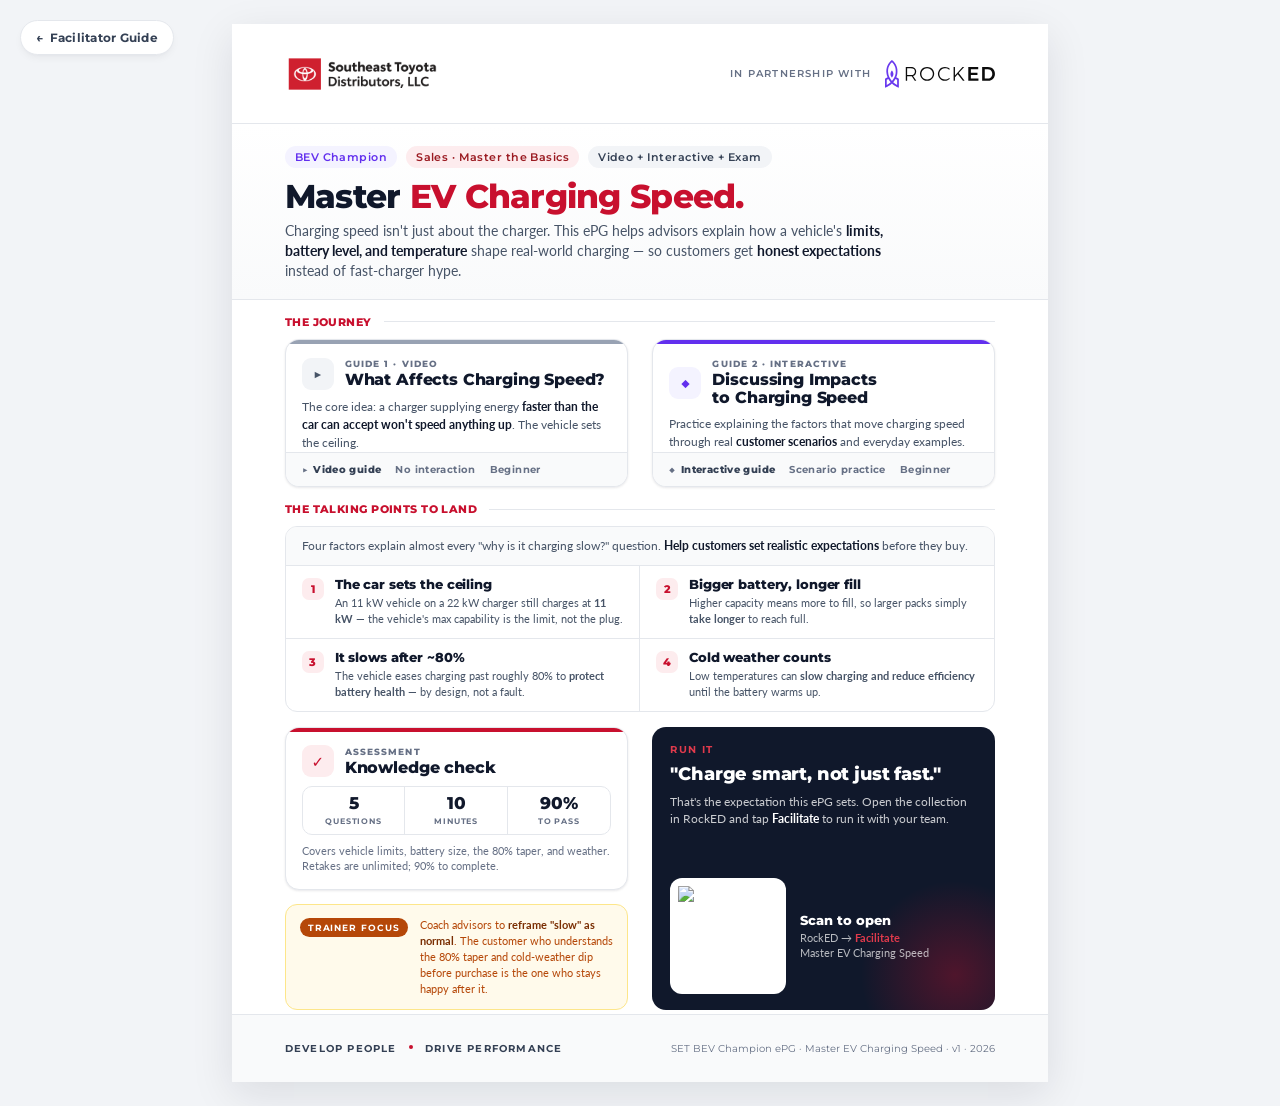
==== ev-charging-speed.html @ e3e24a0c "Add files via upload" ====
<!doctype html>
<html lang="en">
<head>
<meta charset="utf-8">
<title>SET ePG — Master EV Charging Speed</title>
<link rel="stylesheet" href="shared.css">
<link rel="stylesheet" href="onepager-single.css">
</head>
<body>

<template id="__bundler_thumbnail" data-bg-color="#C8102E">
  <svg viewBox="0 0 1200 800" xmlns="http://www.w3.org/2000/svg">
    <rect width="1200" height="800" fill="#C8102E"/>
    <rect x="430" y="300" width="340" height="200" rx="26" fill="#ffffff"/>
    <path d="M620 340 l-55 80 h45 l-15 60 l70 -90 h-45 z" fill="#C8102E"/>
    <text x="600" y="640" font-family="Montserrat, sans-serif" font-size="42" font-weight="800" fill="#ffffff" text-anchor="middle">EV Charging Speed</text>
  </svg>
</template>

<a class="home-link no-print" href="index.html">&#8592;&nbsp; Facilitator Guide</a>

<main class="page" data-screen-label="Master EV Charging Speed">

  <!-- Co-brand bar -->
  <header class="brandbar">
    <img class="set-logo" src="assets/set-horiz-color.png" alt="Southeast Toyota Distributors">
    <div class="right">
      <span class="partnership-tag">In partnership with</span>
      <img class="rk-logo" src="assets/rocked-horiz-dark.svg" alt="RockED">
    </div>
  </header>

  <!-- Hero -->
  <section class="topic-hero">
    <div class="label-row">
      <span class="chip purple">BEV Champion</span>
      <span class="chip red">Sales · Master the Basics</span>
      <span class="chip">Video + Interactive + Exam</span>
    </div>
    <h1>Master <span class="accent">EV Charging Speed.</span></h1>
    <p class="sub">
      Charging speed isn't just about the charger. This ePG helps advisors explain how a vehicle's <strong>limits, battery level, and temperature</strong>
      shape real-world charging — so customers get <strong>honest expectations</strong> instead of fast-charger hype.
    </p>
  </section>

  <!-- Journey -->
  <section class="sec">
    <div class="sec-label"><span class="step">The journey</span></div>
    <div class="journey-grid">

      <article class="asset-card video">
        <div class="bar"></div>
        <div class="asset-inner">
          <div class="asset-top">
            <div class="asset-ico">&#9654;</div>
            <div>
              <div class="asset-kind">Guide 1 · Video</div>
              <h3>What Affects Charging Speed?</h3>
            </div>
          </div>
          <p class="asset-desc">The core idea: a charger supplying energy <strong>faster than the car can accept won't speed anything up</strong>. The vehicle sets the ceiling.</p>
        </div>
        <div class="asset-meta">
          <span class="mtag">&#9654; <b>Video guide</b></span>
          <span class="mtag">No interaction</span>
          <span class="mtag">Beginner</span>
        </div>
      </article>

      <article class="asset-card guide">
        <div class="bar"></div>
        <div class="asset-inner">
          <div class="asset-top">
            <div class="asset-ico">&#9670;</div>
            <div>
              <div class="asset-kind">Guide 2 · Interactive</div>
              <h3>Discussing Impacts to Charging Speed</h3>
            </div>
          </div>
          <p class="asset-desc">Practice explaining the factors that move charging speed through real <strong>customer scenarios</strong> and everyday examples.</p>
        </div>
        <div class="asset-meta">
          <span class="mtag">&#9670; <b>Interactive guide</b></span>
          <span class="mtag">Scenario practice</span>
          <span class="mtag">Beginner</span>
        </div>
      </article>
    </div>
  </section>

  <!-- Key talking points -->
  <section class="sec">
    <div class="sec-label"><span class="step">The talking points to land</span></div>
    <div class="points">
      <div class="points-lede">Four factors explain almost every "why is it charging slow?" question. <strong>Help customers set realistic expectations</strong> before they buy.</div>
      <div class="points-grid">
        <div class="point">
          <div class="pdot">1</div>
          <div>
            <h4>The car sets the ceiling</h4>
            <p>An 11 kW vehicle on a 22 kW charger still charges at <strong>11 kW</strong> — the vehicle's max capability is the limit, not the plug.</p>
          </div>
        </div>
        <div class="point">
          <div class="pdot">2</div>
          <div>
            <h4>Bigger battery, longer fill</h4>
            <p>Higher capacity means more to fill, so larger packs simply <strong>take longer</strong> to reach full.</p>
          </div>
        </div>
        <div class="point">
          <div class="pdot">3</div>
          <div>
            <h4>It slows after ~80%</h4>
            <p>The vehicle eases charging past roughly 80% to <strong>protect battery health</strong> — by design, not a fault.</p>
          </div>
        </div>
        <div class="point">
          <div class="pdot">4</div>
          <div>
            <h4>Cold weather counts</h4>
            <p>Low temperatures can <strong>slow charging and reduce efficiency</strong> until the battery warms up.</p>
          </div>
        </div>
      </div>
    </div>
  </section>

  <!-- Closer -->
  <section class="closer-grid">
    <div class="closer-col">
      <div class="exam-card">
        <div class="bar"></div>
        <div class="exam-inner">
          <div class="exam-top">
            <div class="asset-ico">&#10003;</div>
            <div>
              <div class="asset-kind">Assessment</div>
              <h3>Knowledge check</h3>
            </div>
          </div>
          <div class="exam-stats">
            <div class="stat"><div class="num">5</div><div class="lbl">Questions</div></div>
            <div class="stat"><div class="num">10</div><div class="lbl">Minutes</div></div>
            <div class="stat"><div class="num">90%</div><div class="lbl">To pass</div></div>
          </div>
          <p class="exam-note">Covers vehicle limits, battery size, the 80% taper, and weather. Retakes are unlimited; 90% to complete.</p>
        </div>
      </div>

      <div class="trainer-note">
        <span class="badge">Trainer focus</span>
        <p>Coach advisors to <strong>reframe "slow" as normal</strong>. The customer who understands the 80% taper and cold-weather dip before purchase is the one who stays happy after it.</p>
      </div>
    </div>

    <div class="closer-col">
      <div class="launch">
        <div class="eyebrow">Run it</div>
        <h3>"Charge smart, not just fast."</h3>
        <p>That's the expectation this ePG sets. Open the collection in RockED and tap <strong>Facilitate</strong> to run it with your team.</p>
        <div class="qr-row">
          <div class="qr-box">
            <img src="https://api.qrserver.com/v1/create-qr-code/?size=240x240&margin=0&qzone=0&format=png&data=https%3A%2F%2Fm.rocked.us%2Fdeeplink%2Fredirect%3Fpath%3DcollectionDetails%26data%3DU2FsdGVkX18KvAHTVxsGIUU31xqYDrGQHZ09z6a%252F%252FBI%253D" alt="QR code to open Master EV Charging Speed in the RockED app">
          </div>
          <div class="qr-cap">
            <div class="scan">Scan to open</div>
            <div class="path">RockED &rarr; <b>Facilitate</b><br>Master EV Charging Speed</div>
          </div>
        </div>
      </div>
    </div>
  </section>

  <!-- Footer -->
  <footer class="footer">
    <div class="tagline">Develop People <span class="dot"></span> Drive Performance</div>
    <div>SET BEV Champion ePG · Master EV Charging Speed · v1 · 2026</div>
  </footer>
</main>

</body>
</html>
---- shared.css ----
/* ============================================================
   SET ePG one-pager — shared styles
   Built on RockED design tokens, with Southeast Toyota red as
   the lead brand color and RockED purple as a supporting accent.
   ============================================================ */

@import url('https://fonts.googleapis.com/css2?family=Montserrat:wght@300;400;500;600;700;800&family=Lato:wght@300;400;700;900&display=swap');

:root {
  /* RockED tokens (subset) */
  --rk-brand-50:  #F4F3FF;
  --rk-brand-100: #EBE9FE;
  --rk-brand-200: #D9D6FE;
  --rk-brand-600: #622FEE;
  --rk-brand-700: #5925DC;

  --rk-neutral-50:  #F9FAFB;
  --rk-neutral-100: #F2F4F7;
  --rk-neutral-200: #E4E7EC;
  --rk-neutral-300: #D0D5DD;
  --rk-neutral-400: #98A2B3;
  --rk-neutral-500: #667085;
  --rk-neutral-600: #475467;
  --rk-neutral-700: #344054;
  --rk-neutral-800: #1D2939;
  --rk-neutral-900: #10182B;

  --rk-success-50:  #ECFDF3;
  --rk-success-600: #039855;
  --rk-warn-50:     #FFFAEB;
  --rk-warn-300:    #FEC84B;
  --rk-warn-700:    #B54708;

  /* Southeast Toyota red — sampled from the SET logo */
  --set-red-700:  #9B1B22;
  --set-red-600:  #C8102E; /* primary */
  --set-red-500:  #E03A4C;
  --set-red-50:   #FDECEE;
  --set-black:    #0E0E0E;

  --rk-shadow-sm: 0 1px 3px rgba(16, 24, 40, 0.06), 0 1px 2px rgba(16, 24, 40, 0.04);
  --rk-shadow-md: 0 4px 8px -2px rgba(16, 24, 40, 0.06), 0 2px 4px -2px rgba(16, 24, 40, 0.04);
  --rk-shadow-lg: 0 12px 16px -4px rgba(16, 24, 40, 0.06), 0 4px 6px -2px rgba(16, 24, 40, 0.03);

  --font-display: 'Montserrat', system-ui, -apple-system, 'Segoe UI', sans-serif;
  --font-body:    'Lato', 'Montserrat', system-ui, -apple-system, sans-serif;
}

* { box-sizing: border-box; }

html, body {
  margin: 0;
  padding: 0;
  font-family: var(--font-body);
  color: var(--rk-neutral-700);
  background: var(--rk-neutral-100);
  -webkit-font-smoothing: antialiased;
}

/* ----- Page (US Letter portrait, 8.5 x 11 in) ----- */
.page {
  width: 8.5in;
  min-height: 11in;
  margin: 24px auto;
  background: #fff;
  position: relative;
  overflow: hidden;
  box-shadow: 0 12px 40px rgba(16, 24, 40, 0.10);
  display: flex;
  flex-direction: column;
}

@media print {
  @page { size: letter portrait; margin: 0; }
  html, body { background: #fff; }
  .page { margin: 0; box-shadow: none; page-break-after: always; }
  .page:last-child { page-break-after: auto; }
  .no-print { display: none !important; }
}

/* ----- Type helpers ----- */
.font-display { font-family: var(--font-display); }
.font-body    { font-family: var(--font-body); }

.eyebrow {
  font-family: var(--font-display);
  font-weight: 700;
  font-size: 10px;
  letter-spacing: 0.14em;
  text-transform: uppercase;
  color: var(--set-red-600);
}

.eyebrow.purple { color: var(--rk-brand-600); }
.eyebrow.white  { color: rgba(255,255,255,0.85); }

h1, h2, h3, h4 {
  font-family: var(--font-display);
  color: var(--rk-neutral-900);
  margin: 0;
  letter-spacing: -0.01em;
  text-wrap: balance;
}

p { margin: 0; text-wrap: pretty; }

/* ----- Co-brand bar (top of every page) ----- */
.brandbar {
  display: flex;
  align-items: center;
  justify-content: space-between;
  padding: 0.45in 0.55in;
  border-bottom: 1px solid var(--rk-neutral-200);
  background: #fff;
}
.brandbar .set-logo { height: 38px; }
.brandbar .rk-logo  { height: 28px; opacity: 0.95; }
.brandbar .divider {
  width: 1px;
  height: 38px;
  background: var(--rk-neutral-200);
  margin: 0 18px;
}
.brandbar .right {
  display: flex;
  align-items: center;
  gap: 14px;
}
.brandbar .partnership-tag {
  font-family: var(--font-display);
  font-weight: 600;
  font-size: 10px;
  letter-spacing: 0.12em;
  text-transform: uppercase;
  color: var(--rk-neutral-500);
}

/* ----- Footer (bottom of every page) ----- */
.footer {
  margin-top: auto;
  display: flex;
  align-items: center;
  justify-content: space-between;
  padding: 0.28in 0.55in;
  border-top: 1px solid var(--rk-neutral-200);
  font-family: var(--font-display);
  font-size: 10px;
  color: var(--rk-neutral-500);
  background: var(--rk-neutral-50);
}
.footer .tagline {
  font-weight: 700;
  letter-spacing: 0.12em;
  text-transform: uppercase;
  color: var(--rk-neutral-700);
}
.footer .tagline .dot {
  display: inline-block;
  width: 4px;
  height: 4px;
  background: var(--set-red-600);
  border-radius: 50%;
  margin: 0 8px;
  vertical-align: 3px;
}

/* ----- Generic card ----- */
.card {
  background: #fff;
  border: 1px solid var(--rk-neutral-200);
  border-radius: 14px;
  box-shadow: var(--rk-shadow-sm);
}

/* ----- Phone frame for screenshots ----- */
.phone {
  width: 100%;
  aspect-ratio: 460 / 998;
  border-radius: 22px;
  background: #000;
  padding: 6px;
  box-shadow: 0 18px 40px -12px rgba(16, 24, 40, 0.22), 0 4px 10px rgba(16,24,40,0.08);
  position: relative;
}
.phone img {
  width: 100%;
  height: 100%;
  object-fit: cover;
  display: block;
  border-radius: 16px;
}

/* ----- Step number badge ----- */
.step-num {
  display: inline-flex;
  align-items: center;
  justify-content: center;
  width: 30px;
  height: 30px;
  border-radius: 999px;
  background: var(--set-red-600);
  color: #fff;
  font-family: var(--font-display);
  font-weight: 700;
  font-size: 14px;
  letter-spacing: 0;
  flex-shrink: 0;
}

.step-num.purple { background: var(--rk-brand-600); }
.step-num.outline {
  background: #fff;
  color: var(--set-red-600);
  border: 2px solid var(--set-red-600);
}

/* ----- Pill / chip ----- */
.chip {
  display: inline-flex;
  align-items: center;
  gap: 6px;
  padding: 4px 10px;
  border-radius: 999px;
  font-family: var(--font-display);
  font-weight: 600;
  font-size: 11px;
  letter-spacing: 0.04em;
  background: var(--rk-neutral-100);
  color: var(--rk-neutral-700);
}
.chip.red    { background: var(--set-red-50);   color: var(--set-red-700); }
.chip.purple { background: var(--rk-brand-50);  color: var(--rk-brand-600); }
.chip.amber  { background: var(--rk-warn-50);   color: var(--rk-warn-700); }
.chip.green  { background: var(--rk-success-50); color: var(--rk-success-600); }

/* SR-only utility */
.sr-only { position: absolute; width: 1px; height: 1px; overflow: hidden; clip: rect(0,0,0,0); }
---- onepager-single.css ----
/* ============================================================
   SET ePG — single-topic one-pager layout
   Sits on top of shared.css. One BEV Champion collection per page.
   ============================================================ */

/* ----- Back-to-hub link (web only) ----- */
.home-link {
  position: fixed; top: 20px; left: 20px; z-index: 60;
  display: inline-flex; align-items: center; gap: 7px;
  font-family: var(--font-display); font-weight: 700; font-size: 12px;
  letter-spacing: 0.02em; color: var(--rk-neutral-700); text-decoration: none;
  background: #fff; border: 1px solid var(--rk-neutral-200); border-radius: 999px;
  padding: 9px 15px; box-shadow: var(--rk-shadow-md);
  transition: color 0.15s, border-color 0.15s, transform 0.15s;
}
.home-link:hover { color: var(--set-red-600); border-color: var(--set-red-500); transform: translateX(-2px); }
@media (max-width: 900px) { .home-link { position: static; margin: 16px 0 0 16px; } }
@media print { .home-link { display: none !important; } }

/* ----- Hero ----- */
.brandbar { padding: 0.32in 0.55in; }

.topic-hero {
  padding: 0.22in 0.55in 0.18in;
  background: linear-gradient(180deg, #fff 0%, var(--rk-neutral-50) 100%);
  border-bottom: 1px solid var(--rk-neutral-200);
}
.topic-hero .label-row { display: flex; align-items: center; gap: 9px; margin-bottom: 11px; flex-wrap: wrap; }
.topic-hero h1 {
  font-size: 33px; font-weight: 800; line-height: 1.03;
  letter-spacing: -0.022em; color: var(--rk-neutral-900); margin-bottom: 8px;
  max-width: 7.1in;
}
.topic-hero h1 .accent { color: var(--set-red-600); }
.topic-hero .sub {
  font-family: var(--font-body); font-size: 13.5px; line-height: 1.5;
  color: var(--rk-neutral-600); max-width: 6.7in;
}
.topic-hero .sub strong { color: var(--rk-neutral-900); font-weight: 700; }

/* ----- Section scaffold ----- */
.sec { padding: 0.16in 0.55in 0; }
.sec:last-of-type { padding-bottom: 0.04in; }
.sec-label {
  font-family: var(--font-display); font-weight: 800; font-size: 10px;
  letter-spacing: 0.16em; text-transform: uppercase; color: var(--rk-neutral-400);
  margin-bottom: 10px; display: flex; align-items: center; gap: 12px;
}
.sec-label .step {
  color: var(--set-red-600); font-size: 11px; letter-spacing: 0.04em;
}
.sec-label::after { content: ''; flex: 1; height: 1px; background: var(--rk-neutral-200); }

/* ----- Journey: two asset cards ----- */
.journey-grid { display: grid; grid-template-columns: 1fr 1fr; gap: 0.26in; }
.asset-card {
  border: 1px solid var(--rk-neutral-200); border-radius: 14px; background: #fff;
  box-shadow: var(--rk-shadow-sm); overflow: hidden; display: flex; flex-direction: column;
}
.asset-card .bar { height: 4px; }
.asset-card.video .bar { background: var(--rk-neutral-400); }
.asset-card.guide .bar { background: var(--rk-brand-600); }
.asset-inner { padding: 14px 16px 0; display: flex; flex-direction: column; gap: 8px; flex: 1; }
.asset-top { display: flex; align-items: center; gap: 11px; }
.asset-ico {
  width: 32px; height: 32px; border-radius: 9px; flex-shrink: 0;
  display: flex; align-items: center; justify-content: center;
  font-family: var(--font-display); font-weight: 800; font-size: 15px;
}
.asset-card.video .asset-ico { background: var(--rk-neutral-100); color: var(--rk-neutral-600); }
.asset-card.guide .asset-ico { background: var(--rk-brand-50); color: var(--rk-brand-600); }
.asset-kind {
  font-family: var(--font-display); font-weight: 800; font-size: 9px;
  letter-spacing: 0.12em; text-transform: uppercase; color: var(--rk-neutral-500);
  margin-bottom: 2px;
}
.asset-card h3 { font-size: 16px; font-weight: 800; line-height: 1.14; color: var(--rk-neutral-900); }
.asset-desc { font-size: 12px; line-height: 1.5; color: var(--rk-neutral-600); }
.asset-desc strong { color: var(--rk-neutral-900); font-weight: 700; }
.asset-meta {
  margin-top: auto; padding: 11px 16px; border-top: 1px solid var(--rk-neutral-200);
  display: flex; gap: 14px; flex-wrap: wrap; background: var(--rk-neutral-50);
}
.asset-meta .mtag {
  font-family: var(--font-display); font-weight: 700; font-size: 9.5px;
  letter-spacing: 0.04em; color: var(--rk-neutral-500);
  display: inline-flex; align-items: center; gap: 5px;
}
.asset-meta .mtag b { color: var(--rk-neutral-700); font-weight: 800; }

/* ----- Practice: 3-step flow ----- */
.flow {
  display: grid; grid-template-columns: 1fr auto 1fr auto 1fr; align-items: stretch;
  background: #fff; border: 1px solid var(--rk-neutral-200); border-radius: 12px; overflow: hidden;
}
.flow-cell { padding: 13px 16px; }
.flow-cell .tag {
  font-family: var(--font-display); font-weight: 800; font-size: 9px;
  letter-spacing: 0.1em; text-transform: uppercase; color: var(--set-red-600); margin-bottom: 6px;
}
.flow-cell h4 { font-size: 13px; font-weight: 800; color: var(--rk-neutral-900); margin-bottom: 5px; line-height: 1.2; }
.flow-cell p { font-size: 11px; line-height: 1.46; color: var(--rk-neutral-600); }
.flow-cell p strong { color: var(--rk-neutral-900); font-weight: 700; }
.flow-arrow { display: flex; align-items: center; justify-content: center; color: var(--rk-neutral-300); font-size: 19px; padding: 0 1px; }

/* ----- Practice: key talking points (for topics without screen breakdown) ----- */
.points { background: #fff; border: 1px solid var(--rk-neutral-200); border-radius: 12px; overflow: hidden; }
.points .points-lede {
  padding: 10px 16px; font-size: 12px; line-height: 1.45; color: var(--rk-neutral-600);
  border-bottom: 1px solid var(--rk-neutral-200); background: var(--rk-neutral-50);
}
.points .points-lede strong { color: var(--rk-neutral-900); font-weight: 700; }
.points-grid { display: grid; grid-template-columns: 1fr 1fr; }
.point {
  padding: 11px 16px; display: grid; grid-template-columns: auto 1fr; gap: 11px; align-items: start;
}
.point:nth-child(odd) { border-right: 1px solid var(--rk-neutral-200); }
.point:nth-child(n+3) { border-top: 1px solid var(--rk-neutral-200); }
.point .pdot {
  width: 22px; height: 22px; border-radius: 7px; flex-shrink: 0; margin-top: 1px;
  background: var(--set-red-50); color: var(--set-red-600);
  display: flex; align-items: center; justify-content: center;
  font-family: var(--font-display); font-weight: 800; font-size: 11px;
}
.point h4 { font-size: 12.5px; font-weight: 800; color: var(--rk-neutral-900); margin-bottom: 3px; line-height: 1.2; }
.point p { font-size: 11px; line-height: 1.46; color: var(--rk-neutral-600); }

/* ----- Closer: exam + trainer (left) / launch (right) ----- */
.closer-grid {
  padding: 0.16in 0.55in 0.04in;
  display: grid; grid-template-columns: 1fr 1fr; gap: 0.26in; align-items: stretch;
}
.closer-col { display: flex; flex-direction: column; gap: 0.15in; }

.exam-card {
  border: 1px solid var(--rk-neutral-200); border-radius: 14px; background: #fff;
  box-shadow: var(--rk-shadow-sm); overflow: hidden;
}
.exam-card .bar { height: 4px; background: var(--set-red-600); }
.exam-card .exam-inner { padding: 13px 16px 14px; }
.exam-card .exam-top { display: flex; align-items: center; gap: 11px; margin-bottom: 9px; }
.exam-card .asset-ico { background: var(--set-red-50); color: var(--set-red-600); }
.exam-card h3 { font-size: 16px; font-weight: 800; color: var(--rk-neutral-900); line-height: 1.1; }
.exam-stats { display: flex; gap: 0; border: 1px solid var(--rk-neutral-200); border-radius: 10px; overflow: hidden; }
.exam-stats .stat { flex: 1; padding: 8px 10px; text-align: center; }
.exam-stats .stat + .stat { border-left: 1px solid var(--rk-neutral-200); }
.exam-stats .stat .num { font-family: var(--font-display); font-weight: 800; font-size: 17px; color: var(--rk-neutral-900); line-height: 1; }
.exam-stats .stat .lbl { font-family: var(--font-display); font-weight: 700; font-size: 8px; letter-spacing: 0.1em; text-transform: uppercase; color: var(--rk-neutral-500); margin-top: 4px; }
.exam-card .exam-note { font-size: 10.5px; line-height: 1.45; color: var(--rk-neutral-500); margin-top: 9px; }

.trainer-note {
  background: var(--rk-warn-50); border: 1px solid #FDE68A; border-radius: 12px;
  padding: 12px 14px; display: grid; grid-template-columns: auto 1fr; gap: 12px; align-items: start;
}
.trainer-note .badge {
  background: var(--rk-warn-700); color: #fff; font-family: var(--font-display);
  font-weight: 700; font-size: 9px; letter-spacing: 0.1em; text-transform: uppercase;
  padding: 4px 8px; border-radius: 999px; white-space: nowrap; margin-top: 1px;
}
.trainer-note p { font-size: 11px; line-height: 1.46; color: var(--rk-warn-700); }
.trainer-note p strong { color: #7A2E03; font-weight: 700; }

.launch {
  background: var(--rk-neutral-900); color: #fff; border-radius: 14px; padding: 16px 18px;
  position: relative; overflow: hidden; display: flex; flex-direction: column; flex: 1;
}
.launch::before {
  content: ''; position: absolute; bottom: -60px; right: -55px; width: 190px; height: 190px;
  background: radial-gradient(circle, rgba(200,16,46,0.34) 0%, transparent 70%);
}
.launch .eyebrow { color: var(--set-red-500); margin-bottom: 8px; position: relative; }
.launch h3 { color: #fff; font-size: 18px; font-weight: 800; line-height: 1.16; margin-bottom: 8px; position: relative; }
.launch > p { font-size: 11.5px; line-height: 1.5; color: rgba(255,255,255,0.78); position: relative; }
.launch > p strong { color: #fff; font-weight: 700; }
.launch .qr-row {
  margin-top: auto; padding-top: 15px; display: flex; align-items: center; gap: 14px; position: relative;
}
.launch .qr-box { width: 116px; height: 116px; background: #fff; border-radius: 12px; padding: 8px; flex-shrink: 0; }
.launch .qr-box img { width: 100%; height: 100%; display: block; }
.launch .qr-cap .scan { font-family: var(--font-display); font-weight: 800; font-size: 13px; color: #fff; margin-bottom: 3px; }
.launch .qr-cap .path { font-size: 10.5px; line-height: 1.4; color: rgba(255,255,255,0.7); }
.launch .qr-cap .path b { color: var(--set-red-500); font-weight: 700; }
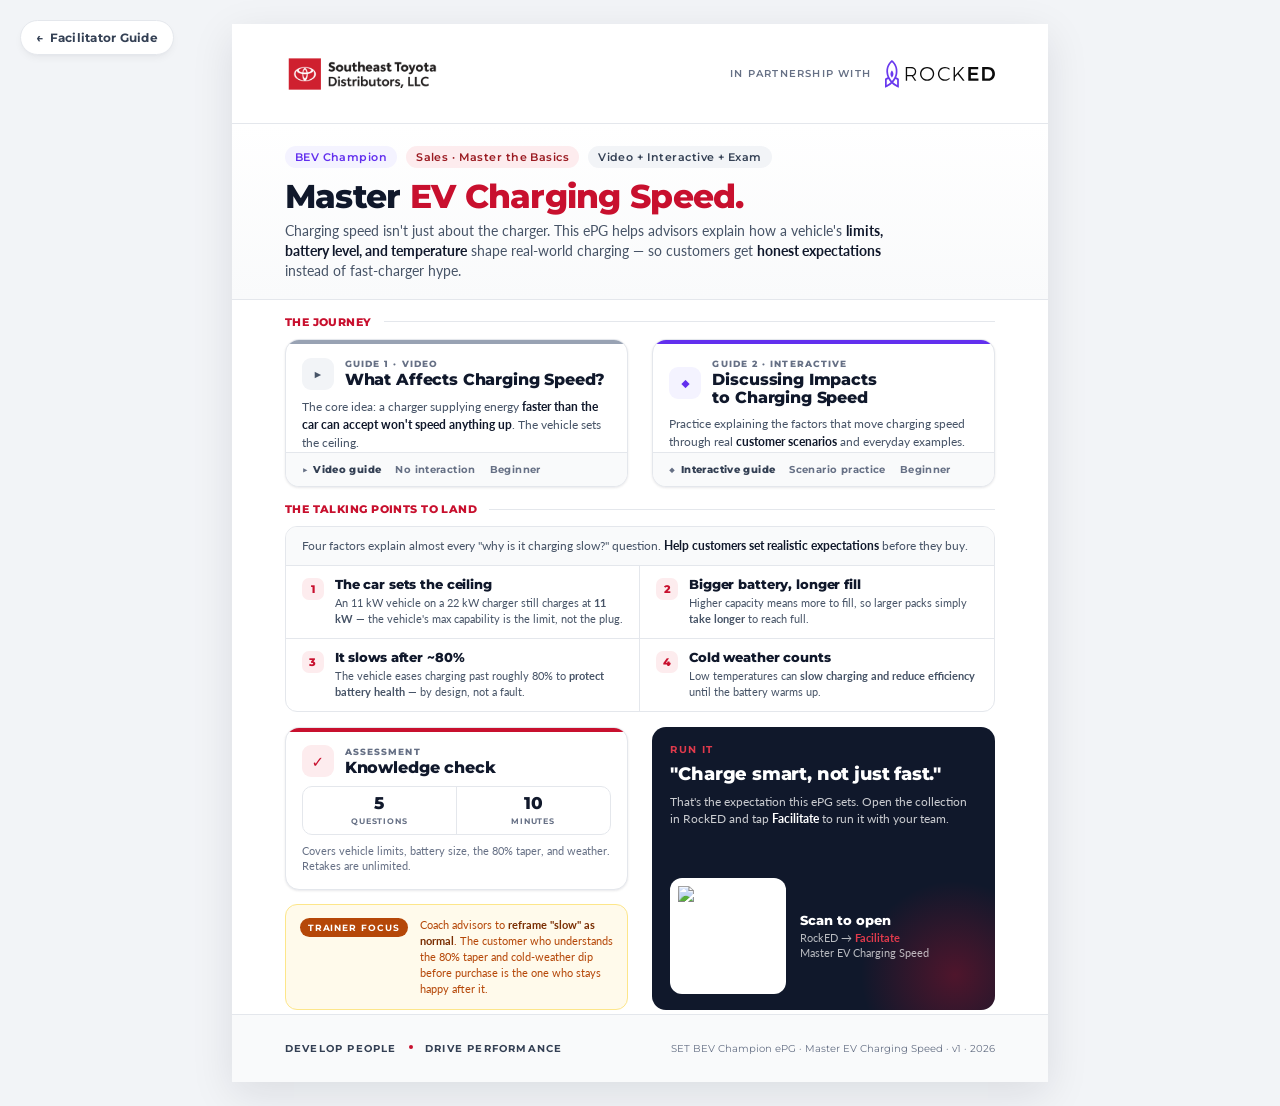
==== commit 877bd3f6: "Add files via upload" ====
--- a/ev-charging-speed.html
+++ b/ev-charging-speed.html
@@ -2,6 +2,14 @@
 <html lang="en">
 <head>
 <meta charset="utf-8">
+<!-- Google tag (gtag.js) -->
+<script async src="https://www.googletagmanager.com/gtag/js?id=G-R39XVCWWQ5"></script>
+<script>
+  window.dataLayer = window.dataLayer || [];
+  function gtag(){dataLayer.push(arguments);}
+  gtag('js', new Date());
+  gtag('config', 'G-R39XVCWWQ5');
+</script>
 <title>SET ePG — Master EV Charging Speed</title>
 <link rel="stylesheet" href="shared.css">
 <link rel="stylesheet" href="onepager-single.css">
@@ -143,9 +151,8 @@
           <div class="exam-stats">
             <div class="stat"><div class="num">5</div><div class="lbl">Questions</div></div>
             <div class="stat"><div class="num">10</div><div class="lbl">Minutes</div></div>
-            <div class="stat"><div class="num">90%</div><div class="lbl">To pass</div></div>
           </div>
-          <p class="exam-note">Covers vehicle limits, battery size, the 80% taper, and weather. Retakes are unlimited; 90% to complete.</p>
+          <p class="exam-note">Covers vehicle limits, battery size, the 80% taper, and weather. Retakes are unlimited.</p>
         </div>
       </div>
 
